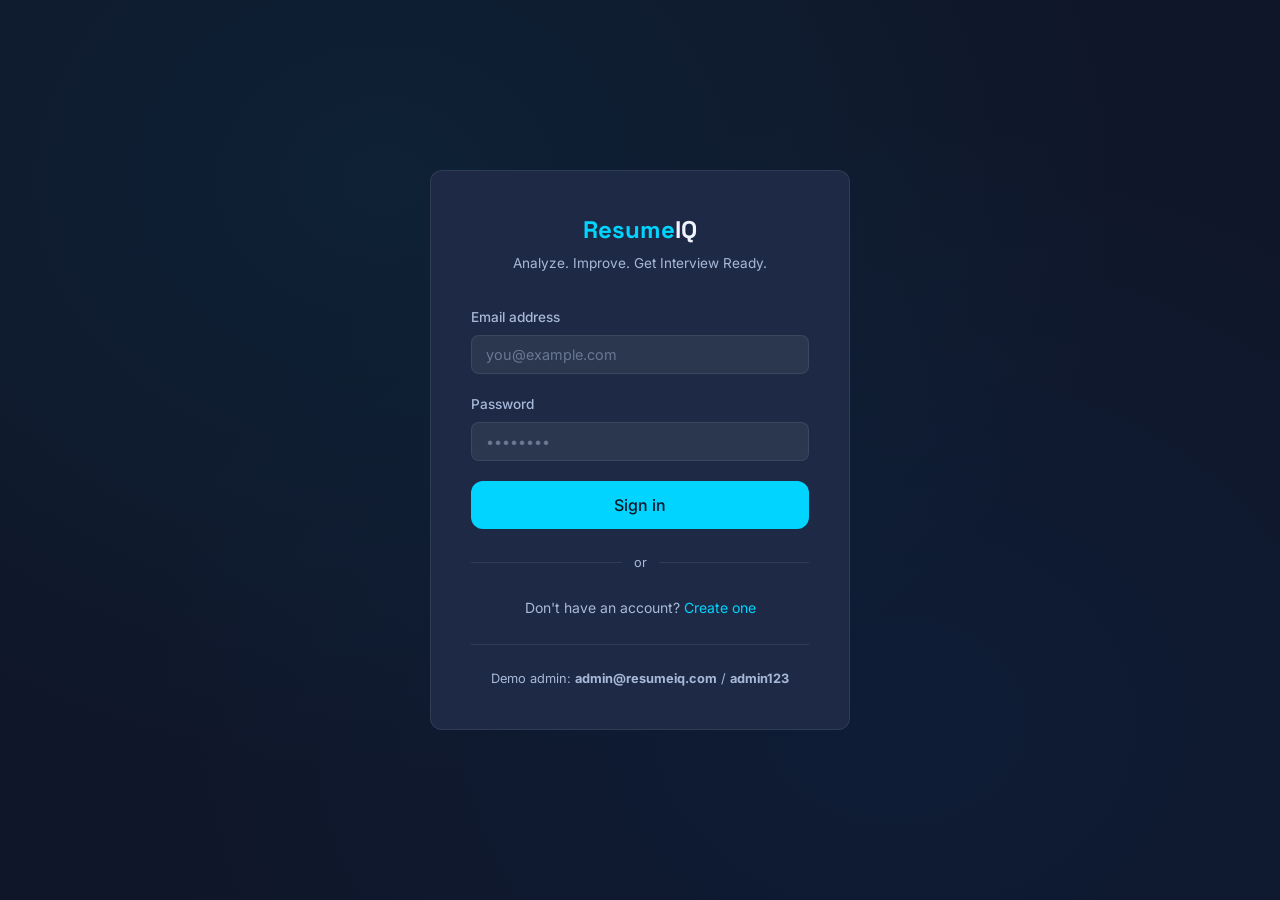
==== pages/login.html @ 5d2a10c0 "Initial commit - ResumeIQ project" ====
<!DOCTYPE html>
<html lang="en">
<head>
  <meta charset="UTF-8"/>
  <meta name="viewport" content="width=device-width, initial-scale=1.0"/>
  <title>Sign In — ResumeIQ</title>
  <link rel="stylesheet" href="../css/style.css"/>
</head>
<body>
<div class="auth-wrap">
  <div class="auth-card">
    <div class="auth-logo"><span>Resume</span>IQ</div>
    <div class="auth-tagline">Analyze. Improve. Get Interview Ready.</div>

    <div id="error-box" class="alert alert-danger hidden"></div>

    <div class="form-group">
      <label class="form-label">Email address</label>
      <input type="email" id="email" class="form-input" placeholder="you@example.com" autocomplete="email"/>
    </div>
    <div class="form-group">
      <label class="form-label">Password</label>
      <input type="password" id="password" class="form-input" placeholder="••••••••" autocomplete="current-password"/>
    </div>

    <button class="btn btn-primary btn-full btn-lg" id="login-btn" onclick="doLogin()">
      Sign in
    </button>

    <div class="auth-divider">or</div>

    <p class="text-center text-sm" style="color:var(--white-dim)">
      Don't have an account? <a href="register.html">Create one</a>
    </p>

    <hr class="divider"/>
    <p class="text-center text-xs text-muted">
      Demo admin: <strong>admin@resumeiq.com</strong> / <strong>admin123</strong>
    </p>
  </div>
</div>

<script src="../js/auth.js"></script>
<script>
  Auth.requireGuest('../pages/dashboard.html');

  document.addEventListener('keydown', e => { if (e.key === 'Enter') doLogin(); });

  function doLogin() {
    const email    = document.getElementById('email').value.trim();
    const password = document.getElementById('password').value;
    const errBox   = document.getElementById('error-box');
    errBox.classList.add('hidden');

    if (!email || !password) {
      errBox.textContent = 'Please fill in all fields.';
      errBox.classList.remove('hidden');
      return;
    }

    const btn = document.getElementById('login-btn');
    btn.disabled = true;
    btn.textContent = 'Signing in…';

    const result = Auth.login(email, password);
    if (!result.ok) {
      errBox.textContent = result.error;
      errBox.classList.remove('hidden');
      btn.disabled = false;
      btn.textContent = 'Sign in';
      return;
    }

    window.location.href = 'dashboard.html';
  }
</script>
</body>
</html>
---- css/style.css ----
@import url('https://fonts.googleapis.com/css2?family=Space+Grotesk:wght@400;500;600;700&family=Inter:wght@400;500;600&display=swap');

:root {
  --navy: #0F1629;
  --navy-light: #1A2340;
  --navy-card: #1E2A45;
  --cyan: #00D4FF;
  --cyan-dim: #00A8CC;
  --white: #F0F4FF;
  --white-dim: #A8B8D8;
  --border: rgba(0, 212, 255, 0.15);
  --border-soft: rgba(255,255,255,0.08);
  --success: #22C55E;
  --warning: #F59E0B;
  --danger: #EF4444;
  --font-display: 'Space Grotesk', sans-serif;
  --font-body: 'Inter', sans-serif;
  --radius: 12px;
  --radius-sm: 8px;
  --shadow: 0 4px 24px rgba(0,0,0,0.4);
}

*, *::before, *::after { box-sizing: border-box; margin: 0; padding: 0; }

html { scroll-behavior: smooth; }

body {
  font-family: var(--font-body);
  background: var(--navy);
  color: var(--white);
  min-height: 100vh;
  line-height: 1.6;
}

a { color: var(--cyan); text-decoration: none; }
a:hover { text-decoration: underline; }

h1, h2, h3, h4 {
  font-family: var(--font-display);
  line-height: 1.2;
}

img { max-width: 100%; }

/* ── NAV ── */
.nav {
  position: sticky;
  top: 0;
  z-index: 100;
  background: rgba(15, 22, 41, 0.95);
  backdrop-filter: blur(12px);
  border-bottom: 1px solid var(--border-soft);
  padding: 0 2rem;
  height: 64px;
  display: flex;
  align-items: center;
  justify-content: space-between;
}

.nav-logo {
  font-family: var(--font-display);
  font-size: 1.4rem;
  font-weight: 700;
  color: var(--white);
  display: flex;
  align-items: center;
  gap: 8px;
}

.nav-logo span { color: var(--cyan); }

.nav-links {
  display: flex;
  align-items: center;
  gap: 2rem;
  list-style: none;
}

.nav-links a {
  color: var(--white-dim);
  font-size: 0.9rem;
  font-weight: 500;
  transition: color 0.2s;
}

.nav-links a:hover, .nav-links a.active {
  color: var(--white);
  text-decoration: none;
}

.nav-actions { display: flex; gap: 12px; align-items: center; }

/* ── BUTTONS ── */
.btn {
  display: inline-flex;
  align-items: center;
  gap: 8px;
  padding: 10px 20px;
  border-radius: var(--radius-sm);
  font-family: var(--font-body);
  font-size: 0.9rem;
  font-weight: 500;
  cursor: pointer;
  transition: all 0.2s;
  border: none;
  text-decoration: none;
}

.btn:hover { text-decoration: none; }

.btn-primary {
  background: var(--cyan);
  color: var(--navy);
}

.btn-primary:hover { background: var(--cyan-dim); }

.btn-outline {
  background: transparent;
  color: var(--white);
  border: 1px solid var(--border-soft);
}

.btn-outline:hover {
  border-color: var(--cyan);
  color: var(--cyan);
}

.btn-ghost {
  background: transparent;
  color: var(--white-dim);
  padding: 8px 16px;
}

.btn-ghost:hover { color: var(--white); }

.btn-danger {
  background: rgba(239,68,68,0.15);
  color: var(--danger);
  border: 1px solid rgba(239,68,68,0.3);
}

.btn-danger:hover { background: rgba(239,68,68,0.25); }

.btn-lg { padding: 14px 28px; font-size: 1rem; border-radius: var(--radius); }
.btn-sm { padding: 6px 14px; font-size: 0.8rem; }
.btn-full { width: 100%; justify-content: center; }

/* ── CARDS ── */
.card {
  background: var(--navy-card);
  border: 1px solid var(--border-soft);
  border-radius: var(--radius);
  padding: 1.5rem;
}

.card-sm { padding: 1rem; }
.card-lg { padding: 2rem; }

/* ── FORMS ── */
.form-group { margin-bottom: 1.25rem; }

.form-label {
  display: block;
  font-size: 0.85rem;
  font-weight: 500;
  color: var(--white-dim);
  margin-bottom: 6px;
}

.form-input, .form-select, .form-textarea {
  width: 100%;
  background: rgba(255,255,255,0.06);
  border: 1px solid var(--border-soft);
  border-radius: var(--radius-sm);
  color: var(--white);
  font-family: var(--font-body);
  font-size: 0.9rem;
  padding: 10px 14px;
  transition: border-color 0.2s;
  outline: none;
}

.form-input:focus, .form-select:focus, .form-textarea:focus {
  border-color: var(--cyan);
  background: rgba(0, 212, 255, 0.05);
}

.form-input::placeholder, .form-textarea::placeholder { color: var(--white-dim); opacity: 0.5; }

.form-select option { background: var(--navy-card); }

.form-error {
  font-size: 0.8rem;
  color: var(--danger);
  margin-top: 4px;
}

.form-hint {
  font-size: 0.8rem;
  color: var(--white-dim);
  margin-top: 4px;
}

/* ── BADGES ── */
.badge {
  display: inline-flex;
  align-items: center;
  gap: 4px;
  padding: 3px 10px;
  border-radius: 999px;
  font-size: 0.75rem;
  font-weight: 500;
}

.badge-cyan { background: rgba(0,212,255,0.15); color: var(--cyan); }
.badge-success { background: rgba(34,197,94,0.15); color: var(--success); }
.badge-warning { background: rgba(245,158,11,0.15); color: var(--warning); }
.badge-danger { background: rgba(239,68,68,0.15); color: var(--danger); }

/* ── SCORE RING ── */
.score-ring-wrap {
  display: flex;
  flex-direction: column;
  align-items: center;
  gap: 8px;
}

.score-ring {
  position: relative;
  width: 120px;
  height: 120px;
}

.score-ring svg { transform: rotate(-90deg); }

.score-ring-bg { fill: none; stroke: rgba(255,255,255,0.08); stroke-width: 8; }

.score-ring-fill {
  fill: none;
  stroke-width: 8;
  stroke-linecap: round;
  transition: stroke-dashoffset 1.2s cubic-bezier(0.4,0,0.2,1);
}

.score-ring-number {
  position: absolute;
  inset: 0;
  display: flex;
  align-items: center;
  justify-content: center;
  font-family: var(--font-display);
  font-size: 1.6rem;
  font-weight: 700;
}

/* ── PROGRESS BAR ── */
.progress-bar-wrap { margin-bottom: 12px; }
.progress-bar-label {
  display: flex;
  justify-content: space-between;
  font-size: 0.82rem;
  color: var(--white-dim);
  margin-bottom: 5px;
}

.progress-bar-track {
  height: 6px;
  background: rgba(255,255,255,0.08);
  border-radius: 999px;
  overflow: hidden;
}

.progress-bar-fill {
  height: 100%;
  border-radius: 999px;
  transition: width 1s ease;
}

/* ── ALERT / TOAST ── */
.alert {
  padding: 12px 16px;
  border-radius: var(--radius-sm);
  font-size: 0.875rem;
  display: flex;
  align-items: flex-start;
  gap: 10px;
  margin-bottom: 1rem;
}

.alert-danger { background: rgba(239,68,68,0.1); border: 1px solid rgba(239,68,68,0.25); color: #fca5a5; }
.alert-success { background: rgba(34,197,94,0.1); border: 1px solid rgba(34,197,94,0.25); color: #86efac; }
.alert-info { background: rgba(0,212,255,0.08); border: 1px solid rgba(0,212,255,0.2); color: var(--cyan); }

#toast-container {
  position: fixed;
  bottom: 24px;
  right: 24px;
  z-index: 9999;
  display: flex;
  flex-direction: column;
  gap: 8px;
}

.toast {
  background: var(--navy-card);
  border: 1px solid var(--border-soft);
  border-radius: var(--radius-sm);
  padding: 12px 16px;
  font-size: 0.875rem;
  box-shadow: var(--shadow);
  animation: slideIn 0.3s ease;
  min-width: 240px;
  display: flex;
  align-items: center;
  gap: 10px;
}

.toast.success { border-color: rgba(34,197,94,0.4); }
.toast.error { border-color: rgba(239,68,68,0.4); }

@keyframes slideIn {
  from { transform: translateX(100%); opacity: 0; }
  to { transform: translateX(0); opacity: 1; }
}

/* ── MODAL ── */
.modal-overlay {
  position: fixed;
  inset: 0;
  background: rgba(0,0,0,0.7);
  z-index: 500;
  display: flex;
  align-items: center;
  justify-content: center;
  padding: 1rem;
  backdrop-filter: blur(4px);
}

.modal-overlay.hidden { display: none; }

.modal {
  background: var(--navy-card);
  border: 1px solid var(--border-soft);
  border-radius: var(--radius);
  padding: 2rem;
  max-width: 480px;
  width: 100%;
  position: relative;
}

.modal-close {
  position: absolute;
  top: 1rem;
  right: 1rem;
  background: none;
  border: none;
  color: var(--white-dim);
  cursor: pointer;
  font-size: 1.25rem;
  line-height: 1;
}

/* ── SPINNER ── */
.spinner {
  width: 20px;
  height: 20px;
  border: 2px solid rgba(255,255,255,0.15);
  border-top-color: var(--cyan);
  border-radius: 50%;
  animation: spin 0.7s linear infinite;
}

@keyframes spin { to { transform: rotate(360deg); } }

/* ── PAGE LAYOUT ── */
.page-wrap {
  max-width: 1100px;
  margin: 0 auto;
  padding: 2rem 1.5rem;
}

.page-header {
  margin-bottom: 2rem;
}

.page-title {
  font-size: 1.75rem;
  font-weight: 700;
  margin-bottom: 6px;
}

.page-subtitle {
  color: var(--white-dim);
  font-size: 0.95rem;
}

/* ── GRID ── */
.grid-2 { display: grid; grid-template-columns: repeat(2, 1fr); gap: 1.25rem; }
.grid-3 { display: grid; grid-template-columns: repeat(3, 1fr); gap: 1.25rem; }
.grid-4 { display: grid; grid-template-columns: repeat(4, 1fr); gap: 1.25rem; }

/* ── TABLE ── */
.table-wrap { overflow-x: auto; }

table {
  width: 100%;
  border-collapse: collapse;
  font-size: 0.9rem;
}

th {
  text-align: left;
  padding: 10px 14px;
  color: var(--white-dim);
  font-size: 0.8rem;
  font-weight: 500;
  border-bottom: 1px solid var(--border-soft);
  white-space: nowrap;
}

td {
  padding: 12px 14px;
  border-bottom: 1px solid rgba(255,255,255,0.04);
  vertical-align: middle;
}

tr:last-child td { border-bottom: none; }
tr:hover td { background: rgba(255,255,255,0.02); }

/* ── DIVIDER ── */
.divider {
  border: none;
  border-top: 1px solid var(--border-soft);
  margin: 1.5rem 0;
}

/* ── UPLOAD ZONE ── */
.upload-zone {
  border: 2px dashed rgba(0,212,255,0.25);
  border-radius: var(--radius);
  padding: 3rem 2rem;
  text-align: center;
  cursor: pointer;
  transition: all 0.2s;
  background: rgba(0,212,255,0.02);
}

.upload-zone:hover, .upload-zone.drag-over {
  border-color: var(--cyan);
  background: rgba(0,212,255,0.05);
}

.upload-zone-icon {
  font-size: 2.5rem;
  margin-bottom: 1rem;
  opacity: 0.6;
}

.upload-zone h3 { font-size: 1.1rem; margin-bottom: 6px; }
.upload-zone p { color: var(--white-dim); font-size: 0.875rem; }

/* ── SECTION CHIP ── */
.section-found {
  display: inline-flex;
  align-items: center;
  gap: 5px;
  padding: 4px 10px;
  border-radius: var(--radius-sm);
  font-size: 0.8rem;
  font-weight: 500;
  margin: 3px;
}

.section-found.yes { background: rgba(34,197,94,0.12); color: var(--success); }
.section-found.no  { background: rgba(239,68,68,0.12); color: var(--danger); }

/* ── SUGGESTION ITEM ── */
.suggestion-item {
  display: flex;
  gap: 12px;
  padding: 12px;
  background: rgba(245,158,11,0.06);
  border: 1px solid rgba(245,158,11,0.2);
  border-radius: var(--radius-sm);
  margin-bottom: 8px;
  font-size: 0.875rem;
}

.suggestion-icon { font-size: 1rem; flex-shrink: 0; margin-top: 1px; }

/* ── AUTH PAGES ── */
.auth-wrap {
  min-height: 100vh;
  display: flex;
  align-items: center;
  justify-content: center;
  padding: 2rem;
  background: radial-gradient(ellipse at 30% 20%, rgba(0,212,255,0.06) 0%, transparent 60%),
              radial-gradient(ellipse at 70% 80%, rgba(0,100,200,0.08) 0%, transparent 60%),
              var(--navy);
}

.auth-card {
  background: var(--navy-card);
  border: 1px solid var(--border-soft);
  border-radius: var(--radius);
  padding: 2.5rem;
  width: 100%;
  max-width: 420px;
}

.auth-logo {
  font-family: var(--font-display);
  font-size: 1.5rem;
  font-weight: 700;
  text-align: center;
  margin-bottom: 0.25rem;
}

.auth-logo span { color: var(--cyan); }

.auth-tagline {
  text-align: center;
  color: var(--white-dim);
  font-size: 0.85rem;
  margin-bottom: 2rem;
}

.auth-divider {
  display: flex;
  align-items: center;
  gap: 12px;
  margin: 1.5rem 0;
  color: var(--white-dim);
  font-size: 0.8rem;
}

.auth-divider::before, .auth-divider::after {
  content: '';
  flex: 1;
  height: 1px;
  background: var(--border-soft);
}

/* ── HERO ── */
.hero {
  padding: 6rem 1.5rem 4rem;
  text-align: center;
  background: radial-gradient(ellipse at 50% 0%, rgba(0,212,255,0.08) 0%, transparent 60%);
}

.hero-badge {
  display: inline-flex;
  align-items: center;
  gap: 6px;
  background: rgba(0,212,255,0.1);
  border: 1px solid rgba(0,212,255,0.25);
  color: var(--cyan);
  padding: 6px 16px;
  border-radius: 999px;
  font-size: 0.8rem;
  font-weight: 500;
  margin-bottom: 1.5rem;
}

.hero h1 {
  font-size: clamp(2.2rem, 5vw, 3.5rem);
  font-weight: 700;
  line-height: 1.1;
  margin-bottom: 1.25rem;
  max-width: 700px;
  margin-left: auto;
  margin-right: auto;
}

.hero h1 span { color: var(--cyan); }

.hero p {
  color: var(--white-dim);
  font-size: 1.1rem;
  max-width: 520px;
  margin: 0 auto 2rem;
}

.hero-actions { display: flex; gap: 12px; justify-content: center; flex-wrap: wrap; }

/* ── FEATURES ── */
.features { padding: 4rem 1.5rem; }

.features-grid {
  display: grid;
  grid-template-columns: repeat(auto-fit, minmax(260px, 1fr));
  gap: 1.25rem;
  max-width: 1100px;
  margin: 0 auto;
}

.feature-card {
  background: var(--navy-card);
  border: 1px solid var(--border-soft);
  border-radius: var(--radius);
  padding: 1.5rem;
  transition: border-color 0.2s;
}

.feature-card:hover { border-color: rgba(0,212,255,0.3); }

.feature-icon {
  font-size: 1.5rem;
  margin-bottom: 1rem;
  background: rgba(0,212,255,0.1);
  width: 48px;
  height: 48px;
  border-radius: var(--radius-sm);
  display: flex;
  align-items: center;
  justify-content: center;
}

.feature-card h3 {
  font-size: 1rem;
  font-weight: 600;
  margin-bottom: 6px;
}

.feature-card p {
  font-size: 0.875rem;
  color: var(--white-dim);
  line-height: 1.6;
}

/* ── SECTION HEADING ── */
.section-heading {
  text-align: center;
  margin-bottom: 2.5rem;
}

.section-heading h2 { font-size: 2rem; font-weight: 700; margin-bottom: 8px; }
.section-heading p { color: var(--white-dim); font-size: 0.95rem; }

/* ── STAT CARD ── */
.stat-card {
  background: var(--navy-card);
  border: 1px solid var(--border-soft);
  border-radius: var(--radius);
  padding: 1.25rem;
  display: flex;
  flex-direction: column;
  gap: 6px;
}

.stat-label {
  font-size: 0.8rem;
  color: var(--white-dim);
  font-weight: 500;
  text-transform: uppercase;
  letter-spacing: 0.05em;
}

.stat-value {
  font-family: var(--font-display);
  font-size: 2rem;
  font-weight: 700;
  color: var(--white);
}

.stat-sub { font-size: 0.8rem; color: var(--white-dim); }

/* ── FOOTER ── */
footer {
  border-top: 1px solid var(--border-soft);
  padding: 2rem 1.5rem;
  text-align: center;
  color: var(--white-dim);
  font-size: 0.85rem;
  margin-top: 4rem;
}

/* ── LOADING OVERLAY ── */
#loading-overlay {
  position: fixed;
  inset: 0;
  background: rgba(15,22,41,0.85);
  z-index: 800;
  display: flex;
  flex-direction: column;
  align-items: center;
  justify-content: center;
  gap: 16px;
  backdrop-filter: blur(4px);
}

#loading-overlay.hidden { display: none; }
#loading-overlay p { color: var(--white-dim); font-size: 0.95rem; }

/* ── REPORT PAGE ── */
.report-layout {
  display: grid;
  grid-template-columns: 280px 1fr;
  gap: 1.5rem;
  align-items: start;
}

.report-sidebar { position: sticky; top: 80px; }

/* ── RESPONSIVE ── */
@media (max-width: 768px) {
  .nav-links { display: none; }
  .grid-2, .grid-3, .grid-4 { grid-template-columns: 1fr; }
  .report-layout { grid-template-columns: 1fr; }
  .report-sidebar { position: static; }
  .hero { padding: 4rem 1rem 2rem; }
  .page-wrap { padding: 1.5rem 1rem; }
}

/* ── MISC ── */
.text-cyan { color: var(--cyan); }
.text-muted { color: var(--white-dim); }
.text-success { color: var(--success); }
.text-warning { color: var(--warning); }
.text-danger { color: var(--danger); }
.text-center { text-align: center; }
.text-sm { font-size: 0.875rem; }
.text-xs { font-size: 0.8rem; }
.mt-1 { margin-top: 0.5rem; }
.mt-2 { margin-top: 1rem; }
.mt-3 { margin-top: 1.5rem; }
.mb-1 { margin-bottom: 0.5rem; }
.mb-2 { margin-bottom: 1rem; }
.mb-3 { margin-bottom: 1.5rem; }
.flex { display: flex; }
.flex-center { display: flex; align-items: center; }
.flex-between { display: flex; align-items: center; justify-content: space-between; }
.gap-1 { gap: 0.5rem; }
.gap-2 { gap: 1rem; }
.hidden { display: none !important; }
.fw-600 { font-weight: 600; }
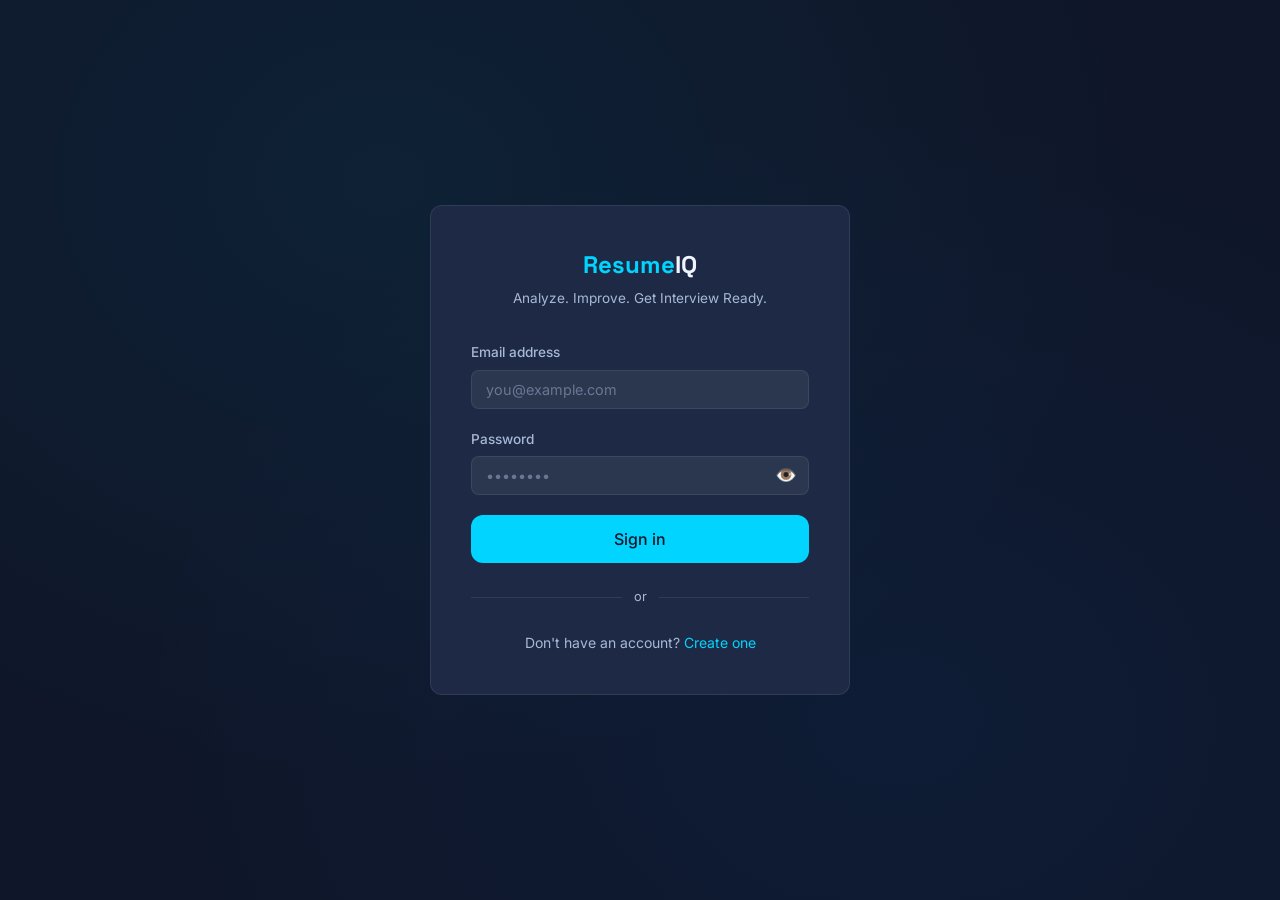
==== commit 1d09bf97: "summary" ====
--- a/pages/login.html
+++ b/pages/login.html
@@ -18,9 +18,18 @@
       <label class="form-label">Email address</label>
       <input type="email" id="email" class="form-input" placeholder="you@example.com" autocomplete="email"/>
     </div>
+
     <div class="form-group">
       <label class="form-label">Password</label>
-      <input type="password" id="password" class="form-input" placeholder="••••••••" autocomplete="current-password"/>
+      <div style="position:relative">
+        <input type="password" id="password" class="form-input" placeholder="••••••••"
+               autocomplete="current-password" style="padding-right:48px"/>
+        <button type="button" onclick="togglePassword()"
+                style="position:absolute;right:12px;top:50%;transform:translateY(-50%);
+                       background:none;border:none;cursor:pointer;color:var(--white-dim);
+                       font-size:1.1rem;line-height:1;padding:0"
+                id="eye-btn" title="Show password">👁️</button>
+      </div>
     </div>
 
     <button class="btn btn-primary btn-full btn-lg" id="login-btn" onclick="doLogin()">
@@ -32,11 +41,6 @@
     <p class="text-center text-sm" style="color:var(--white-dim)">
       Don't have an account? <a href="register.html">Create one</a>
     </p>
-
-    <hr class="divider"/>
-    <p class="text-center text-xs text-muted">
-      Demo admin: <strong>admin@resumeiq.com</strong> / <strong>admin123</strong>
-    </p>
   </div>
 </div>
 
@@ -45,6 +49,20 @@
   Auth.requireGuest('../pages/dashboard.html');
 
   document.addEventListener('keydown', e => { if (e.key === 'Enter') doLogin(); });
+
+  function togglePassword() {
+    const input = document.getElementById('password');
+    const btn   = document.getElementById('eye-btn');
+    if (input.type === 'password') {
+      input.type = 'text';
+      btn.textContent = '🙈';
+      btn.title = 'Hide password';
+    } else {
+      input.type = 'password';
+      btn.textContent = '👁️';
+      btn.title = 'Show password';
+    }
+  }
 
   function doLogin() {
     const email    = document.getElementById('email').value.trim();
